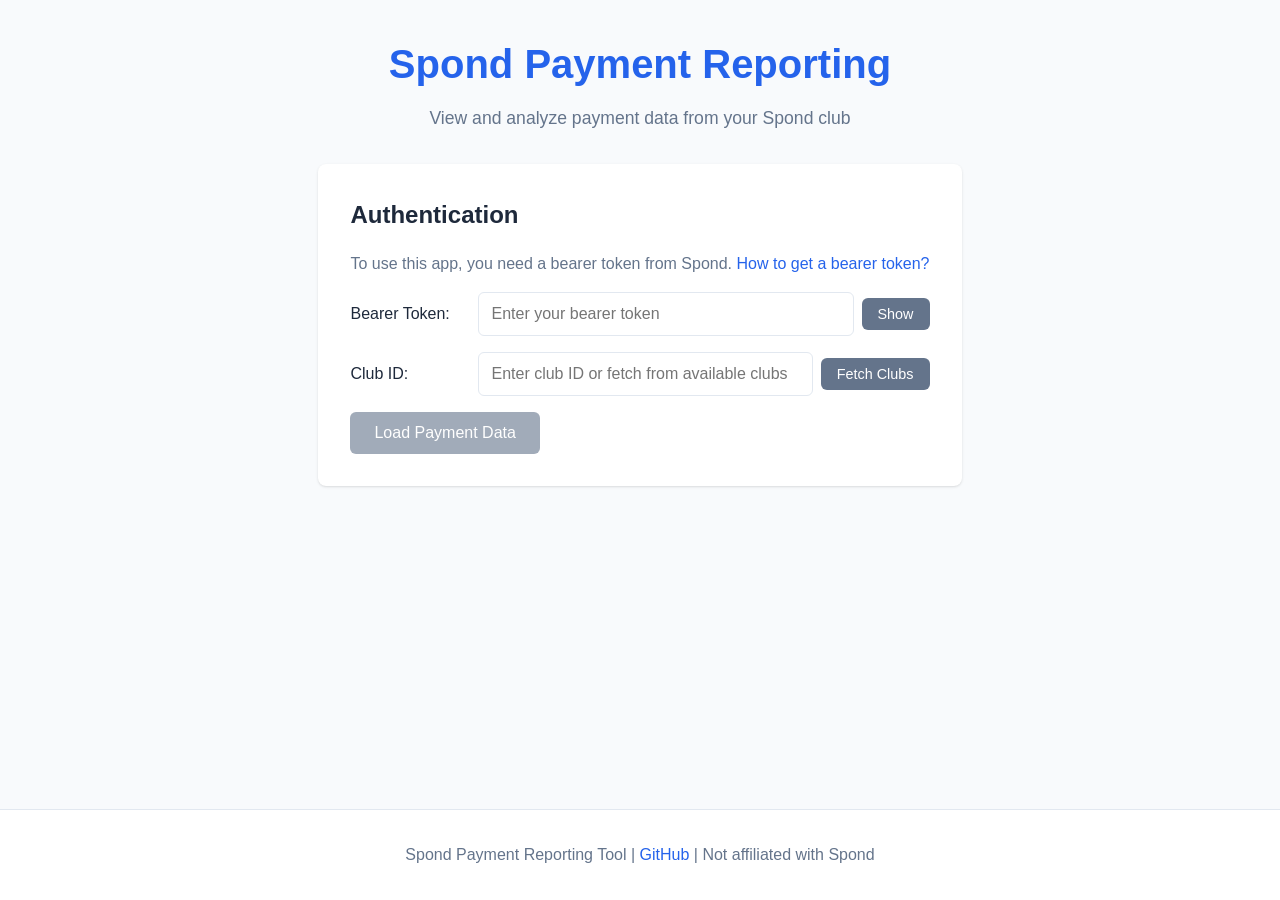
==== docs/index.html @ a8f080b6 "Add static web app for payment reporting with filtering, sorting, and export features Co-authored-by" ====
<!DOCTYPE html>
<html lang="en">
<head>
    <meta charset="UTF-8">
    <meta name="viewport" content="width=device-width, initial-scale=1.0">
    <title>Spond Payment Reporting - Web Viewer</title>
    <link rel="stylesheet" href="styles.css">
</head>
<body>
    <div class="container">
        <header>
            <h1>Spond Payment Reporting</h1>
            <p class="subtitle">View and analyze payment data from your Spond club</p>
        </header>

        <!-- Authentication Section -->
        <section id="auth-section" class="card">
            <h2>Authentication</h2>
            <p class="info-text">
                To use this app, you need a bearer token from Spond. 
                <a href="#" id="show-instructions">How to get a bearer token?</a>
            </p>
            
            <div id="token-instructions" class="instructions hidden">
                <h3>How to get your bearer token:</h3>
                <ol>
                    <li>Log in to <a href="https://club.spond.com/" target="_blank">club.spond.com</a> in your browser</li>
                    <li>Press <strong>F12</strong> to open Developer Tools</li>
                    <li>Click the <strong>Network</strong> tab</li>
                    <li>Refresh the page</li>
                    <li>Click on any request to <code>api.spond.com</code> in the list</li>
                    <li>Look for the <strong>Authorization</strong> header on the right side</li>
                    <li>Copy the long string after "Bearer " — that's your token</li>
                </ol>
                <p class="warning">⚠️ Keep your bearer token private! Don't share it with anyone.</p>
            </div>

            <div class="form-group">
                <label for="bearer-token">Bearer Token:</label>
                <input type="password" id="bearer-token" placeholder="Enter your bearer token">
                <button id="toggle-token-visibility" class="btn-small" type="button">Show</button>
            </div>

            <div class="form-group">
                <label for="club-id">Club ID:</label>
                <input type="text" id="club-id" placeholder="Enter club ID or fetch from available clubs">
                <button id="fetch-clubs-btn" class="btn-small" type="button">Fetch Clubs</button>
            </div>

            <div id="clubs-list" class="hidden"></div>

            <button id="load-data-btn" class="btn-primary" disabled>Load Payment Data</button>
            <span id="auth-status" class="status-message"></span>
        </section>

        <!-- Filters Section -->
        <section id="filters-section" class="card hidden">
            <h2>Filters & Sorting</h2>
            <div class="filters-container">
                <div class="form-group">
                    <label for="search-filter">Search:</label>
                    <input type="text" id="search-filter" placeholder="Search by name, payment, etc.">
                </div>

                <div class="form-group">
                    <label for="sort-by">Sort By:</label>
                    <select id="sort-by">
                        <option value="member-desc">Member Name (A-Z)</option>
                        <option value="member-asc">Member Name (Z-A)</option>
                        <option value="amount-desc">Amount (Highest First)</option>
                        <option value="amount-asc">Amount (Lowest First)</option>
                        <option value="payment-desc">Payment Name (A-Z)</option>
                        <option value="payment-asc">Payment Name (Z-A)</option>
                    </select>
                </div>

                <div class="form-group">
                    <label for="view-type">View:</label>
                    <select id="view-type">
                        <option value="granular">Granular Details</option>
                        <option value="summary">Summary by Member</option>
                    </select>
                </div>
            </div>

            <div class="export-buttons">
                <button id="export-csv-btn" class="btn-secondary">Export as CSV</button>
                <button id="export-excel-btn" class="btn-secondary">Export as Excel</button>
                <button id="export-pdf-btn" class="btn-secondary">Export as PDF</button>
            </div>
        </section>

        <!-- Data Section -->
        <section id="data-section" class="card hidden">
            <div class="data-header">
                <h2>Payment Data</h2>
                <div id="stats" class="stats"></div>
            </div>
            
            <div id="loading" class="loading hidden">
                <div class="spinner"></div>
                <p>Loading payment data...</p>
            </div>

            <div id="error-message" class="error-message hidden"></div>

            <div id="table-container">
                <table id="data-table">
                    <thead id="table-header"></thead>
                    <tbody id="table-body"></tbody>
                </table>
            </div>
        </section>
    </div>

    <footer>
        <p>
            Spond Payment Reporting Tool | 
            <a href="https://github.com/jtracey93/spond-payment-reporting" target="_blank">GitHub</a> |
            Not affiliated with Spond
        </p>
    </footer>

    <script src="app.js"></script>
</body>
</html>
---- docs/styles.css ----
:root {
    --primary-color: #2563eb;
    --primary-hover: #1d4ed8;
    --secondary-color: #64748b;
    --success-color: #10b981;
    --error-color: #ef4444;
    --warning-color: #f59e0b;
    --background: #f8fafc;
    --card-background: #ffffff;
    --text-primary: #1e293b;
    --text-secondary: #64748b;
    --border-color: #e2e8f0;
    --shadow: 0 1px 3px 0 rgba(0, 0, 0, 0.1), 0 1px 2px -1px rgba(0, 0, 0, 0.1);
    --shadow-lg: 0 10px 15px -3px rgba(0, 0, 0, 0.1), 0 4px 6px -4px rgba(0, 0, 0, 0.1);
}

* {
    margin: 0;
    padding: 0;
    box-sizing: border-box;
}

body {
    font-family: -apple-system, BlinkMacSystemFont, 'Segoe UI', 'Roboto', 'Oxygen',
        'Ubuntu', 'Cantarell', 'Fira Sans', 'Droid Sans', 'Helvetica Neue', sans-serif;
    -webkit-font-smoothing: antialiased;
    -moz-osx-font-smoothing: grayscale;
    background-color: var(--background);
    color: var(--text-primary);
    line-height: 1.6;
    min-height: 100vh;
    display: flex;
    flex-direction: column;
}

.container {
    max-width: 1200px;
    margin: 0 auto;
    padding: 2rem;
    flex: 1;
}

header {
    text-align: center;
    margin-bottom: 2rem;
}

header h1 {
    font-size: 2.5rem;
    color: var(--primary-color);
    margin-bottom: 0.5rem;
}

.subtitle {
    color: var(--text-secondary);
    font-size: 1.1rem;
}

.card {
    background: var(--card-background);
    border-radius: 8px;
    padding: 2rem;
    margin-bottom: 1.5rem;
    box-shadow: var(--shadow);
}

.card h2 {
    margin-bottom: 1rem;
    color: var(--text-primary);
    font-size: 1.5rem;
}

.info-text {
    color: var(--text-secondary);
    margin-bottom: 1rem;
}

.info-text a {
    color: var(--primary-color);
    text-decoration: none;
}

.info-text a:hover {
    text-decoration: underline;
}

.instructions {
    background: var(--background);
    padding: 1.5rem;
    border-radius: 6px;
    margin: 1rem 0;
    border-left: 4px solid var(--primary-color);
}

.instructions h3 {
    margin-bottom: 1rem;
    color: var(--text-primary);
}

.instructions ol {
    margin-left: 1.5rem;
    margin-bottom: 1rem;
}

.instructions li {
    margin-bottom: 0.5rem;
}

.instructions code {
    background: var(--card-background);
    padding: 2px 6px;
    border-radius: 3px;
    font-family: monospace;
    color: var(--primary-color);
}

.warning {
    color: var(--warning-color);
    font-weight: 500;
    margin-top: 1rem;
}

.form-group {
    margin-bottom: 1rem;
    display: flex;
    align-items: center;
    gap: 0.5rem;
}

.form-group label {
    font-weight: 500;
    min-width: 120px;
    color: var(--text-primary);
}

.form-group input[type="text"],
.form-group input[type="password"],
.form-group select {
    flex: 1;
    padding: 0.75rem;
    border: 1px solid var(--border-color);
    border-radius: 6px;
    font-size: 1rem;
    transition: border-color 0.2s;
}

.form-group input:focus,
.form-group select:focus {
    outline: none;
    border-color: var(--primary-color);
    box-shadow: 0 0 0 3px rgba(37, 99, 235, 0.1);
}

.btn-primary,
.btn-secondary,
.btn-small {
    padding: 0.75rem 1.5rem;
    border: none;
    border-radius: 6px;
    font-size: 1rem;
    font-weight: 500;
    cursor: pointer;
    transition: all 0.2s;
}

.btn-primary {
    background-color: var(--primary-color);
    color: white;
}

.btn-primary:hover:not(:disabled) {
    background-color: var(--primary-hover);
    box-shadow: var(--shadow);
}

.btn-primary:disabled {
    background-color: var(--secondary-color);
    cursor: not-allowed;
    opacity: 0.6;
}

.btn-secondary {
    background-color: var(--secondary-color);
    color: white;
    margin-right: 0.5rem;
}

.btn-secondary:hover {
    background-color: #475569;
}

.btn-small {
    padding: 0.5rem 1rem;
    font-size: 0.9rem;
    background-color: var(--secondary-color);
    color: white;
}

.btn-small:hover {
    background-color: #475569;
}

.status-message {
    margin-left: 1rem;
    font-size: 0.9rem;
}

.status-message.success {
    color: var(--success-color);
}

.status-message.error {
    color: var(--error-color);
}

.hidden {
    display: none !important;
}

.filters-container {
    display: grid;
    grid-template-columns: repeat(auto-fit, minmax(250px, 1fr));
    gap: 1rem;
    margin-bottom: 1.5rem;
}

.export-buttons {
    display: flex;
    gap: 0.5rem;
    flex-wrap: wrap;
}

.data-header {
    display: flex;
    justify-content: space-between;
    align-items: center;
    margin-bottom: 1rem;
    flex-wrap: wrap;
}

.stats {
    display: flex;
    gap: 2rem;
    flex-wrap: wrap;
    color: var(--text-secondary);
    font-size: 0.9rem;
}

.stats span {
    font-weight: 500;
    color: var(--text-primary);
}

.loading {
    text-align: center;
    padding: 3rem;
}

.spinner {
    border: 4px solid var(--border-color);
    border-top: 4px solid var(--primary-color);
    border-radius: 50%;
    width: 50px;
    height: 50px;
    animation: spin 1s linear infinite;
    margin: 0 auto 1rem;
}

@keyframes spin {
    0% { transform: rotate(0deg); }
    100% { transform: rotate(360deg); }
}

.error-message {
    background-color: #fef2f2;
    border: 1px solid #fecaca;
    color: #991b1b;
    padding: 1rem;
    border-radius: 6px;
    margin-bottom: 1rem;
}

#table-container {
    overflow-x: auto;
}

table {
    width: 100%;
    border-collapse: collapse;
    margin-top: 1rem;
}

thead {
    background-color: var(--background);
}

th {
    padding: 0.75rem;
    text-align: left;
    font-weight: 600;
    color: var(--text-primary);
    border-bottom: 2px solid var(--border-color);
    cursor: pointer;
    user-select: none;
}

th:hover {
    background-color: var(--border-color);
}

td {
    padding: 0.75rem;
    border-bottom: 1px solid var(--border-color);
}

tbody tr:hover {
    background-color: var(--background);
}

.currency-cell {
    text-align: right;
    font-weight: 500;
}

#clubs-list {
    background: var(--background);
    padding: 1rem;
    border-radius: 6px;
    margin: 1rem 0;
    max-height: 200px;
    overflow-y: auto;
}

.club-item {
    padding: 0.75rem;
    margin-bottom: 0.5rem;
    background: var(--card-background);
    border: 1px solid var(--border-color);
    border-radius: 4px;
    cursor: pointer;
    transition: all 0.2s;
}

.club-item:hover {
    border-color: var(--primary-color);
    box-shadow: var(--shadow);
}

.club-item.selected {
    border-color: var(--primary-color);
    background-color: rgba(37, 99, 235, 0.05);
}

.club-name {
    font-weight: 500;
    color: var(--text-primary);
}

.club-id {
    font-size: 0.85rem;
    color: var(--text-secondary);
    font-family: monospace;
}

footer {
    text-align: center;
    padding: 2rem;
    color: var(--text-secondary);
    background-color: var(--card-background);
    border-top: 1px solid var(--border-color);
    margin-top: 2rem;
}

footer a {
    color: var(--primary-color);
    text-decoration: none;
}

footer a:hover {
    text-decoration: underline;
}

@media (max-width: 768px) {
    .container {
        padding: 1rem;
    }

    header h1 {
        font-size: 2rem;
    }

    .card {
        padding: 1rem;
    }

    .form-group {
        flex-direction: column;
        align-items: flex-start;
    }

    .form-group label {
        margin-bottom: 0.25rem;
    }

    .filters-container {
        grid-template-columns: 1fr;
    }

    .data-header {
        flex-direction: column;
        align-items: flex-start;
    }

    .stats {
        flex-direction: column;
        gap: 0.5rem;
    }

    .export-buttons {
        width: 100%;
    }

    .btn-secondary {
        flex: 1;
        margin-right: 0;
        margin-bottom: 0.5rem;
    }

    table {
        font-size: 0.9rem;
    }

    th, td {
        padding: 0.5rem;
    }
}
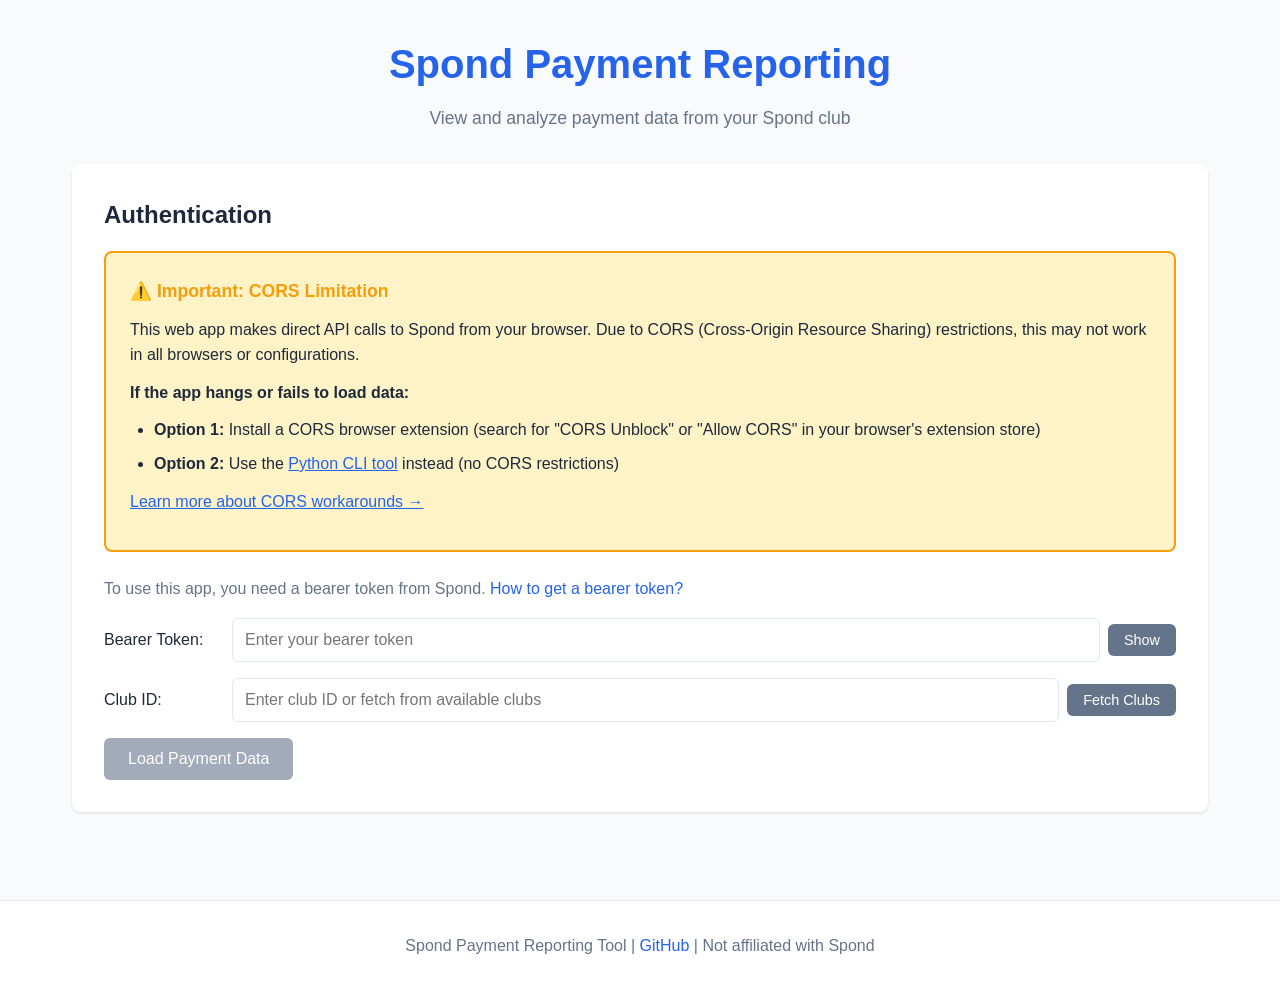
==== commit ad5b9ca2: "Fix CORS issue: remove CORS mode, improve error detection, add prominent warnings and workarounds Co" ====
--- a/docs/index.html
+++ b/docs/index.html
@@ -16,6 +16,42 @@
         <!-- Authentication Section -->
         <section id="auth-section" class="card">
             <h2>Authentication</h2>
+            
+            <div class="cors-warning">
+                <h3>⚠️ Important: CORS Limitation</h3>
+                <p>This web app makes direct API calls to Spond from your browser. Due to CORS (Cross-Origin Resource Sharing) restrictions, this may not work in all browsers or configurations.</p>
+                <p><strong>If the app hangs or fails to load data:</strong></p>
+                <ul>
+                    <li><strong>Option 1:</strong> Install a CORS browser extension (search for "CORS Unblock" or "Allow CORS" in your browser's extension store)</li>
+                    <li><strong>Option 2:</strong> Use the <a href="https://github.com/jtracey93/spond-payment-reporting#option-2-install-the-command-line-tool" target="_blank">Python CLI tool</a> instead (no CORS restrictions)</li>
+                </ul>
+                <p><a href="#cors-help" id="show-cors-help">Learn more about CORS workarounds →</a></p>
+            </div>
+            
+            <div id="cors-help" class="instructions hidden">
+                <h3>CORS Workarounds</h3>
+                <p><strong>What is CORS?</strong> CORS is a security feature in browsers that prevents websites from making requests to different domains. Spond's API doesn't allow browser-based requests from GitHub Pages.</p>
+                
+                <h4>Solution 1: Browser Extension (Easiest)</h4>
+                <ol>
+                    <li>Install a CORS extension for your browser:
+                        <ul>
+                            <li><strong>Chrome/Edge:</strong> "Allow CORS: Access-Control-Allow-Origin" or "CORS Unblock"</li>
+                            <li><strong>Firefox:</strong> "CORS Everywhere" or "Allow CORS"</li>
+                        </ul>
+                    </li>
+                    <li>Enable the extension (click its icon in your browser toolbar)</li>
+                    <li>Reload this page and try again</li>
+                    <li><strong>Important:</strong> Disable the extension when not using this app for security</li>
+                </ol>
+                
+                <h4>Solution 2: Python CLI Tool (Recommended)</h4>
+                <p>The Python command-line tool has no CORS restrictions and works reliably. See the <a href="https://github.com/jtracey93/spond-payment-reporting#option-2-install-the-command-line-tool" target="_blank">installation guide</a>.</p>
+                
+                <h4>Solution 3: Local Development Server</h4>
+                <p>Run the web app on a local server that can proxy requests to avoid CORS. This requires technical setup.</p>
+            </div>
+            
             <p class="info-text">
                 To use this app, you need a bearer token from Spond. 
                 <a href="#" id="show-instructions">How to get a bearer token?</a>
--- a/docs/styles.css
+++ b/docs/styles.css
@@ -120,6 +120,43 @@
     margin-top: 1rem;
 }
 
+.cors-warning {
+    background: #fef3c7;
+    border: 2px solid var(--warning-color);
+    border-radius: 8px;
+    padding: 1.5rem;
+    margin-bottom: 1.5rem;
+}
+
+.cors-warning h3 {
+    color: var(--warning-color);
+    margin-bottom: 0.75rem;
+    font-size: 1.1rem;
+}
+
+.cors-warning p {
+    margin-bottom: 0.75rem;
+    color: var(--text-primary);
+}
+
+.cors-warning ul {
+    margin-left: 1.5rem;
+    margin-bottom: 0.75rem;
+}
+
+.cors-warning li {
+    margin-bottom: 0.5rem;
+}
+
+.cors-warning a {
+    color: var(--primary-color);
+    font-weight: 500;
+}
+
+.cors-warning a:hover {
+    text-decoration: underline;
+}
+
 .form-group {
     margin-bottom: 1rem;
     display: flex;
@@ -434,3 +471,72 @@
         padding: 0.5rem;
     }
 }
+
+/* Print styles for PDF export */
+@media print {
+    body {
+        background-color: white;
+    }
+
+    .container {
+        max-width: 100%;
+        padding: 0;
+    }
+
+    header {
+        margin-bottom: 1rem;
+    }
+
+    #auth-section,
+    #filters-section,
+    footer,
+    .export-buttons,
+    .btn-primary,
+    .btn-secondary,
+    .btn-small {
+        display: none !important;
+    }
+
+    .card {
+        box-shadow: none;
+        border: none;
+        page-break-inside: avoid;
+    }
+
+    .data-header {
+        margin-bottom: 1rem;
+    }
+
+    table {
+        width: 100%;
+        border-collapse: collapse;
+    }
+
+    thead {
+        background-color: #f0f0f0 !important;
+        -webkit-print-color-adjust: exact;
+        print-color-adjust: exact;
+    }
+
+    th {
+        border: 1px solid #333 !important;
+        padding: 0.5rem !important;
+        background-color: #f0f0f0 !important;
+    }
+
+    td {
+        border: 1px solid #333 !important;
+        padding: 0.5rem !important;
+    }
+
+    tbody tr:nth-child(even) {
+        background-color: #f9f9f9 !important;
+        -webkit-print-color-adjust: exact;
+        print-color-adjust: exact;
+    }
+
+    /* Ensure page breaks don't split rows */
+    tr {
+        page-break-inside: avoid;
+    }
+}
